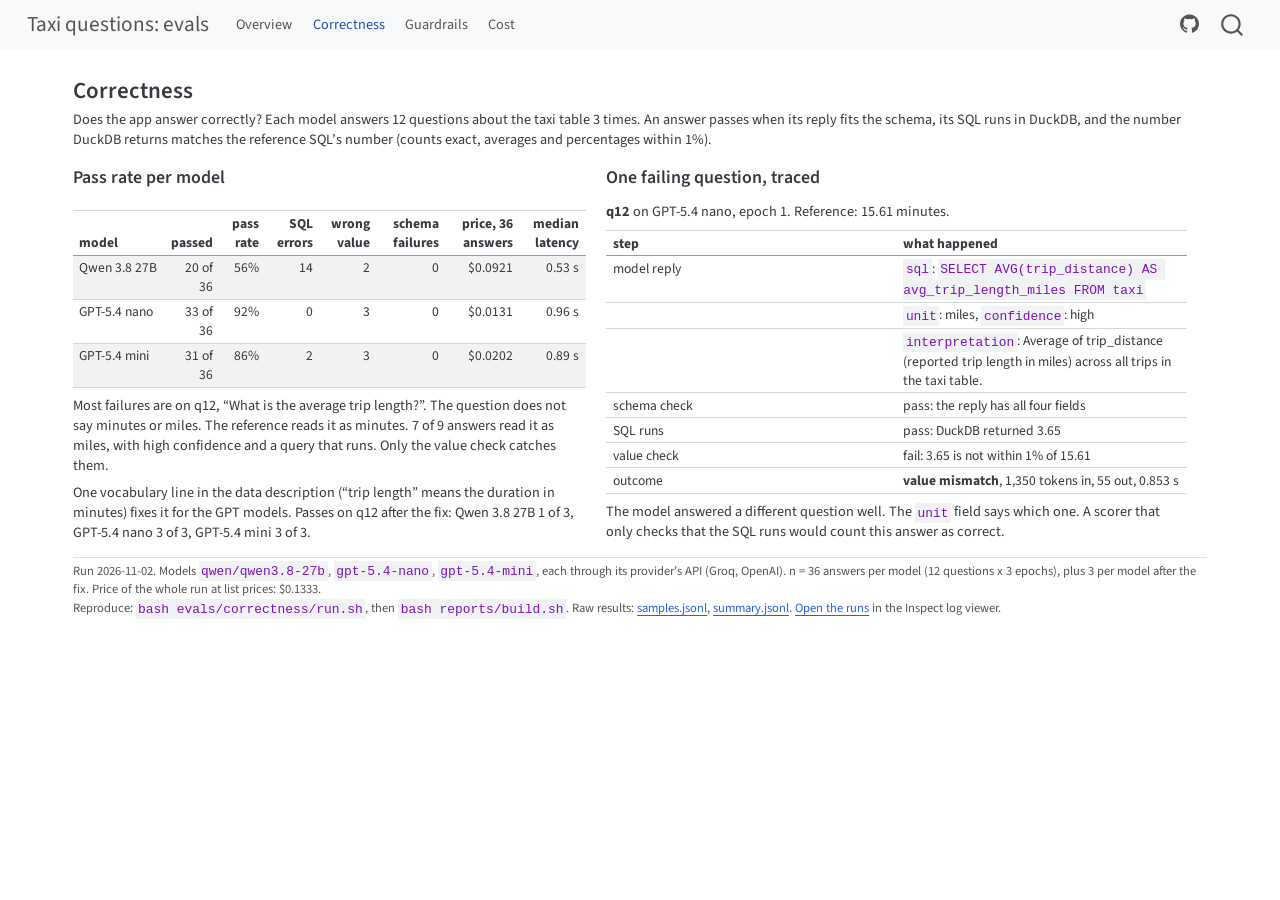
==== docs/correctness.html @ 906c797b "genai querychat demo repo: notebook, harness, two inspect evals, results, reports" ====
<!DOCTYPE html>
<html xmlns="http://www.w3.org/1999/xhtml" lang="en" xml:lang="en"><head>

<meta charset="utf-8">
<meta name="generator" content="quarto-1.10.20">

<meta name="viewport" content="width=device-width, initial-scale=1.0, user-scalable=yes">


<title>Correctness – Taxi questions: evals</title>
<style>
/* Default styles provided by pandoc.
** See https://pandoc.org/MANUAL.html#variables-for-html for config info.
*/
span.smallcaps{font-variant: small-caps;}
div.columns{display: flex; gap: 1.5em;}
div.column{flex: auto;}
@media screen {
div.columns{gap: min(4vw, 1.5em);}
div.column{overflow-x: auto;}
}
div.hanging-indent{margin-left: 1.5em; text-indent: -1.5em;}
ul.task-list{list-style: none;}
ul.task-list li input[type="checkbox"] {
  width: 0.8em;
  margin: 0 0.8em 0.2em -1em; /* quarto-specific, see https://github.com/quarto-dev/quarto-cli/issues/4556 */ 
  vertical-align: middle;
}
</style>


<script src="site_libs/quarto-nav/quarto-nav.js"></script>
<script src="site_libs/quarto-nav/headroom.min.js"></script>
<script src="site_libs/clipboard/clipboard.min.js"></script>
<script src="site_libs/quarto-search/autocomplete.umd.js"></script>
<script src="site_libs/quarto-search/fuse.min.js"></script>
<script src="site_libs/quarto-search/quarto-search.js"></script>
<meta name="quarto:offset" content="./">
<script src="site_libs/quarto-html/quarto.js" type="module"></script>
<script src="site_libs/quarto-html/tabsets/tabsets.js" type="module"></script>
<script src="site_libs/quarto-html/popper.min.js"></script>
<script src="site_libs/quarto-html/tippy.umd.min.js"></script>
<script src="site_libs/quarto-html/anchor.min.js"></script>
<link href="site_libs/quarto-html/tippy.css" rel="stylesheet">
<link href="site_libs/quarto-html/quarto-syntax-highlighting-17888a1159294d3eb470f19f6f52f5a5.css" rel="stylesheet" id="quarto-text-highlighting-styles">
<script src="site_libs/bootstrap/bootstrap.min.js"></script>
<link href="site_libs/bootstrap/bootstrap-icons.css" rel="stylesheet">
<link href="site_libs/bootstrap/bootstrap-9b4f01e8f4456798517379425c73b574.min.css" rel="stylesheet" append-hash="true" id="quarto-bootstrap" data-mode="light">
<script id="quarto-search-options" type="application/json">{
  "location": "navbar",
  "copy-button": false,
  "collapse-after": 3,
  "panel-placement": "end",
  "type": "overlay",
  "limit": 50,
  "keyboard-shortcut": [
    "f",
    "/",
    "s"
  ],
  "show-item-context": false,
  "language": {
    "search-no-results-text": "No results",
    "search-matching-documents-text": "matching documents",
    "search-copy-link-title": "Copy link to search",
    "search-hide-matches-text": "Hide additional matches",
    "search-more-match-text": "more match in this document",
    "search-more-matches-text": "more matches in this document",
    "search-clear-button-title": "Clear",
    "search-text-placeholder": "",
    "search-detached-cancel-button-title": "Cancel",
    "search-submit-button-title": "Submit",
    "search-label": "Search"
  }
}</script>


<link rel="stylesheet" href="styles.css">
</head>

<body class="nav-fixed quarto-light">

<div id="quarto-search-results"></div>
  <header id="quarto-header" class="headroom fixed-top">
    <nav class="navbar navbar-expand-lg " data-bs-theme="dark">
      <div class="navbar-container container-fluid">
      <div class="navbar-brand-container mx-auto">
    <a class="navbar-brand" href="./index.html">
    <span class="navbar-title">Taxi questions: evals</span>
    </a>
  </div>
            <div id="quarto-search" class="" title="Search"></div>
          <button class="navbar-toggler" type="button" data-bs-toggle="collapse" data-bs-target="#navbarCollapse" aria-controls="navbarCollapse" role="menu" aria-expanded="false" aria-label="Toggle navigation" onclick="if (window.quartoToggleHeadroom) { window.quartoToggleHeadroom(); }">
  <span class="navbar-toggler-icon"></span>
</button>
          <div class="collapse navbar-collapse" id="navbarCollapse">
            <ul class="navbar-nav navbar-nav-scroll me-auto">
  <li class="nav-item">
    <a class="nav-link" href="./index.html"> 
<span class="menu-text">Overview</span></a>
  </li>  
  <li class="nav-item">
    <a class="nav-link active" href="./correctness.html" aria-current="page"> 
<span class="menu-text">Correctness</span></a>
  </li>  
  <li class="nav-item">
    <a class="nav-link" href="./guardrails.html"> 
<span class="menu-text">Guardrails</span></a>
  </li>  
  <li class="nav-item">
    <a class="nav-link" href="./cost.html"> 
<span class="menu-text">Cost</span></a>
  </li>  
</ul>
            <ul class="navbar-nav navbar-nav-scroll ms-auto">
  <li class="nav-item compact">
    <a class="nav-link" href="https://github.com/cpsc436c-2026w1/genai-querychat"> <i class="bi bi-github" role="img">
</i> 
<span class="menu-text"></span></a>
  </li>  
</ul>
          </div> <!-- /navcollapse -->
            <div class="quarto-navbar-tools">
</div>
      </div> <!-- /container-fluid -->
    </nav>
</header>
<!-- content -->
<div id="quarto-content" class="quarto-container page-columns page-rows-contents page-layout-full page-navbar">
<!-- sidebar -->
<!-- margin-sidebar -->
    
<!-- main -->
<main class="content column-page" id="quarto-document-content">

<header id="title-block-header" class="quarto-title-block default">
<div class="quarto-title">
<h1 class="title">Correctness</h1>
</div>



<div class="quarto-title-meta column-page">

    
  
    
  </div>
  


</header>


<p>Does the app answer correctly? Each model answers 12 questions about the taxi table 3 times. An answer passes when its reply fits the schema, its SQL runs in DuckDB, and the number DuckDB returns matches the reference SQL’s number (counts exact, averages and percentages within 1%).</p>
<div class="columns">
<div class="column" style="width:47%;">
<section id="pass-rate-per-model" class="level2">
<h2 class="anchored" data-anchor-id="pass-rate-per-model">Pass rate per model</h2>
<div id="e856809a" class="cell" data-execution_count="2">
<div class="cell-output cell-output-display cell-output-markdown" data-execution_count="2">
<table class="caption-top table table-sm table-striped small">
<colgroup>
<col style="width: 11%">
<col style="width: 8%">
<col style="width: 10%">
<col style="width: 11%">
<col style="width: 12%">
<col style="width: 15%">
<col style="width: 16%">
<col style="width: 14%">
</colgroup>
<thead>
<tr class="header">
<th style="text-align: left;">model</th>
<th style="text-align: right;">passed</th>
<th style="text-align: right;">pass rate</th>
<th style="text-align: right;">SQL errors</th>
<th style="text-align: right;">wrong value</th>
<th style="text-align: right;">schema failures</th>
<th style="text-align: right;">price, 36 answers</th>
<th style="text-align: right;">median latency</th>
</tr>
</thead>
<tbody>
<tr class="odd">
<td style="text-align: left;">Qwen&nbsp;3.8&nbsp;27B</td>
<td style="text-align: right;">20 of 36</td>
<td style="text-align: right;">56%</td>
<td style="text-align: right;">14</td>
<td style="text-align: right;">2</td>
<td style="text-align: right;">0</td>
<td style="text-align: right;">$0.0921</td>
<td style="text-align: right;">0.53 s</td>
</tr>
<tr class="even">
<td style="text-align: left;">GPT-5.4&nbsp;nano</td>
<td style="text-align: right;">33 of 36</td>
<td style="text-align: right;">92%</td>
<td style="text-align: right;">0</td>
<td style="text-align: right;">3</td>
<td style="text-align: right;">0</td>
<td style="text-align: right;">$0.0131</td>
<td style="text-align: right;">0.96 s</td>
</tr>
<tr class="odd">
<td style="text-align: left;">GPT-5.4&nbsp;mini</td>
<td style="text-align: right;">31 of 36</td>
<td style="text-align: right;">86%</td>
<td style="text-align: right;">2</td>
<td style="text-align: right;">3</td>
<td style="text-align: right;">0</td>
<td style="text-align: right;">$0.0202</td>
<td style="text-align: right;">0.89 s</td>
</tr>
</tbody>
</table>
</div>
</div>
<p>Most failures are on q12, “What is the average trip length?”. The question does not say minutes or miles. The reference reads it as minutes. 7 of 9 answers read it as miles, with high confidence and a query that runs. Only the value check catches them.</p>
<p>One vocabulary line in the data description (“trip length” means the duration in minutes) fixes it for the GPT models. Passes on q12 after the fix: Qwen 3.8 27B 1 of 3, GPT-5.4 nano 3 of 3, GPT-5.4 mini 3 of 3.</p>
</section>
</div><div class="column" style="width:53%;">
<section id="one-failing-question-traced" class="level2">
<h2 class="anchored" data-anchor-id="one-failing-question-traced">One failing question, traced</h2>
<p><strong>q12</strong> on GPT-5.4 nano, epoch 1. Reference: 15.61 minutes.</p>
<table class="caption-top table">
<colgroup>
<col style="width: 50%">
<col style="width: 50%">
</colgroup>
<thead>
<tr class="header">
<th>step</th>
<th>what happened</th>
</tr>
</thead>
<tbody>
<tr class="odd">
<td>model reply</td>
<td><code>sql</code>: <code>SELECT AVG(trip_distance) AS avg_trip_length_miles FROM taxi</code></td>
</tr>
<tr class="even">
<td></td>
<td><code>unit</code>: miles, <code>confidence</code>: high</td>
</tr>
<tr class="odd">
<td></td>
<td><code>interpretation</code>: Average of trip_distance (reported trip length in miles) across all trips in the taxi table.</td>
</tr>
<tr class="even">
<td>schema check</td>
<td>pass: the reply has all four fields</td>
</tr>
<tr class="odd">
<td>SQL runs</td>
<td>pass: DuckDB returned 3.65</td>
</tr>
<tr class="even">
<td>value check</td>
<td>fail: 3.65 is not within 1% of 15.61</td>
</tr>
<tr class="odd">
<td>outcome</td>
<td><strong>value mismatch</strong>, 1,350 tokens in, 55 out, 0.853 s</td>
</tr>
</tbody>
</table>
<p>The model answered a different question well. The <code>unit</code> field says which one. A scorer that only checks that the SQL runs would count this answer as correct.</p>
</section>
</div>
</div>
<div class="runinfo">
<p>Run 2026-11-02. Models <code>qwen/qwen3.8-27b</code>, <code>gpt-5.4-nano</code>, <code>gpt-5.4-mini</code>, each through its provider’s API (Groq, OpenAI). n = 36 answers per model (12 questions x 3 epochs), plus 3 per model after the fix. Price of the whole run at list prices: $0.1333.</p>
<p>Reproduce: <code>bash evals/correctness/run.sh</code>, then <code>bash reports/build.sh</code>. Raw results: <a href="results/2026-11-02-correctness/samples.jsonl">samples.jsonl</a>, <a href="results/2026-11-02-correctness/summary.jsonl">summary.jsonl</a>. <a href="logs/correctness/index.html">Open the runs</a> in the Inspect log viewer.</p>
</div>



</main> <!-- /main -->
<script id="quarto-html-after-body" type="application/javascript">
  window.document.addEventListener("DOMContentLoaded", function (event) {
    const icon = "";
    const anchorJS = new window.AnchorJS();
    anchorJS.options = {
      placement: 'right',
      icon: icon
    };
    anchorJS.add('.anchored');
    const isCodeAnnotation = (el) => {
      for (const clz of el.classList) {
        if (clz.startsWith('code-annotation-')) {                     
          return true;
        }
      }
      return false;
    }
    const onCopySuccess = function(e) {
      // button target
      const button = e.trigger;
      // don't keep focus
      button.blur();
      // flash "checked"
      button.classList.add('code-copy-button-checked');
      var currentTitle = button.getAttribute("title");
      button.setAttribute("title", "Copied!");
      let tooltip;
      if (window.bootstrap) {
        button.setAttribute("data-bs-toggle", "tooltip");
        button.setAttribute("data-bs-placement", "left");
        button.setAttribute("data-bs-title", "Copied!");
        tooltip = new bootstrap.Tooltip(button, 
          { trigger: "manual", 
            customClass: "code-copy-button-tooltip",
            offset: [0, -8]});
        tooltip.show();    
      }
      setTimeout(function() {
        if (tooltip) {
          tooltip.hide();
          button.removeAttribute("data-bs-title");
          button.removeAttribute("data-bs-toggle");
          button.removeAttribute("data-bs-placement");
        }
        button.setAttribute("title", currentTitle);
        button.classList.remove('code-copy-button-checked');
      }, 1000);
      // clear code selection
      e.clearSelection();
    }
    const getTextToCopy = function(trigger) {
      const outerScaffold = trigger.parentElement.cloneNode(true);
      const codeEl = outerScaffold.querySelector('code');
      for (const childEl of codeEl.children) {
        if (isCodeAnnotation(childEl)) {
          childEl.remove();
        }
      }
      return codeEl.innerText;
    }
    const clipboard = new window.ClipboardJS('.code-copy-button:not([data-in-quarto-modal])', {
      text: getTextToCopy
    });
    clipboard.on('success', onCopySuccess);
    if (window.document.getElementById('quarto-embedded-source-code-modal')) {
      const clipboardModal = new window.ClipboardJS('.code-copy-button[data-in-quarto-modal]', {
        text: getTextToCopy,
        container: window.document.getElementById('quarto-embedded-source-code-modal')
      });
      clipboardModal.on('success', onCopySuccess);
    }
      var localhostRegex = new RegExp(/^(?:http|https):\/\/localhost\:?[0-9]*\//);
      var mailtoRegex = new RegExp(/^mailto:/);
        var filterRegex = new RegExp("https:\/\/cpsc436c-2026w1\.github\.io\/genai-querychat\/");
      var isInternal = (href) => {
          return filterRegex.test(href) || localhostRegex.test(href) || mailtoRegex.test(href);
      }
      // Inspect non-navigation links and adorn them if external
     var links = window.document.querySelectorAll('a[href]:not(.nav-link):not(.navbar-brand):not(.toc-action):not(.sidebar-link):not(.sidebar-item-toggle):not(.pagination-link):not(.no-external):not([aria-hidden]):not(.dropdown-item):not(.quarto-navigation-tool):not(.about-link)');
      for (var i=0; i<links.length; i++) {
        const link = links[i];
        if (!isInternal(link.href)) {
          // undo the damage that might have been done by quarto-nav.js in the case of
          // links that we want to consider external
          if (link.dataset.originalHref !== undefined) {
            link.href = link.dataset.originalHref;
          }
        }
      }
    function tippyHover(el, contentFn, onTriggerFn, onUntriggerFn) {
      const config = {
        allowHTML: true,
        maxWidth: 500,
        delay: 100,
        arrow: false,
        appendTo: function(el) {
            return el.parentElement;
        },
        interactive: true,
        interactiveBorder: 10,
        theme: 'quarto',
        placement: 'bottom-start',
      };
      if (contentFn) {
        config.content = contentFn;
      }
      if (onTriggerFn) {
        config.onTrigger = onTriggerFn;
      }
      if (onUntriggerFn) {
        config.onUntrigger = onUntriggerFn;
      }
      window.tippy(el, config); 
    }
    const noterefs = window.document.querySelectorAll('a[role="doc-noteref"]');
    for (var i=0; i<noterefs.length; i++) {
      const ref = noterefs[i];
      tippyHover(ref, function() {
        // use id or data attribute instead here
        let href = ref.getAttribute('data-footnote-href') || ref.getAttribute('href');
        try { href = new URL(href).hash; } catch {}
        const id = href.replace(/^#\/?/, "");
        const note = window.document.getElementById(id);
        if (note) {
          return note.innerHTML;
        } else {
          return "";
        }
      });
    }
    const xrefs = window.document.querySelectorAll('a.quarto-xref');
    const processXRef = (id, note) => {
      // Strip column container classes
      const stripColumnClz = (el) => {
        el.classList.remove("page-full", "page-columns");
        if (el.children) {
          for (const child of el.children) {
            stripColumnClz(child);
          }
        }
      }
      stripColumnClz(note)
      if (id === null || id.startsWith('sec-')) {
        // Special case sections, only their first couple elements
        const container = document.createElement("div");
        if (note.children && note.children.length > 2) {
          container.appendChild(note.children[0].cloneNode(true));
          for (let i = 1; i < note.children.length; i++) {
            const child = note.children[i];
            if (child.tagName === "P" && child.innerText === "") {
              continue;
            } else {
              container.appendChild(child.cloneNode(true));
              break;
            }
          }
          if (window.Quarto?.typesetMath) {
            window.Quarto.typesetMath(container);
          }
          return container.innerHTML
        } else {
          if (window.Quarto?.typesetMath) {
            window.Quarto.typesetMath(note);
          }
          return note.innerHTML;
        }
      } else {
        // Remove any anchor links if they are present
        const anchorLink = note.querySelector('a.anchorjs-link');
        if (anchorLink) {
          anchorLink.remove();
        }
        if (window.Quarto?.typesetMath) {
          window.Quarto.typesetMath(note);
        }
        if (note.classList.contains("callout")) {
          return note.outerHTML;
        } else {
          return note.innerHTML;
        }
      }
    }
    for (var i=0; i<xrefs.length; i++) {
      const xref = xrefs[i];
      tippyHover(xref, undefined, function(instance) {
        instance.disable();
        let url = xref.getAttribute('href');
        let hash = undefined; 
        if (url.startsWith('#')) {
          hash = url;
        } else {
          try { hash = new URL(url).hash; } catch {}
        }
        if (hash) {
          const id = hash.replace(/^#\/?/, "");
          const note = window.document.getElementById(id);
          if (note !== null) {
            try {
              const html = processXRef(id, note.cloneNode(true));
              instance.setContent(html);
            } finally {
              instance.enable();
              instance.show();
            }
          } else {
            // See if we can fetch this
            fetch(url.split('#')[0])
            .then(res => res.text())
            .then(html => {
              const parser = new DOMParser();
              const htmlDoc = parser.parseFromString(html, "text/html");
              const note = htmlDoc.getElementById(id);
              if (note !== null) {
                const html = processXRef(id, note);
                instance.setContent(html);
              } 
            }).finally(() => {
              instance.enable();
              instance.show();
            });
          }
        } else {
          // See if we can fetch a full url (with no hash to target)
          // This is a special case and we should probably do some content thinning / targeting
          fetch(url)
          .then(res => res.text())
          .then(html => {
            const parser = new DOMParser();
            const htmlDoc = parser.parseFromString(html, "text/html");
            const note = htmlDoc.querySelector('main.content');
            if (note !== null) {
              // This should only happen for chapter cross references
              // (since there is no id in the URL)
              // remove the first header
              if (note.children.length > 0 && note.children[0].tagName === "HEADER") {
                note.children[0].remove();
              }
              const html = processXRef(null, note);
              instance.setContent(html);
            } 
          }).finally(() => {
            instance.enable();
            instance.show();
          });
        }
      }, function(instance) {
      });
    }
        let selectedAnnoteEl;
        const selectorForAnnotation = ( cell, annotation) => {
          let cellAttr = 'data-code-cell="' + cell + '"';
          let lineAttr = 'data-code-annotation="' +  annotation + '"';
          const selector = 'span[' + cellAttr + '][' + lineAttr + ']';
          return selector;
        }
        const selectCodeLines = (annoteEl) => {
          const doc = window.document;
          const targetCell = annoteEl.getAttribute("data-target-cell");
          const targetAnnotation = annoteEl.getAttribute("data-target-annotation");
          const annoteSpan = window.document.querySelector(selectorForAnnotation(targetCell, targetAnnotation));
          const lines = annoteSpan.getAttribute("data-code-lines").split(",");
          const lineIds = lines.map((line) => {
            return targetCell + "-" + line;
          })
          let top = null;
          let height = null;
          let parent = null;
          if (lineIds.length > 0) {
              //compute the position of the single el (top and bottom and make a div)
              const el = window.document.getElementById(lineIds[0]);
              top = el.offsetTop;
              height = el.offsetHeight;
              parent = el.parentElement.parentElement;
            if (lineIds.length > 1) {
              const lastEl = window.document.getElementById(lineIds[lineIds.length - 1]);
              const bottom = lastEl.offsetTop + lastEl.offsetHeight;
              height = bottom - top;
            }
            if (top !== null && height !== null && parent !== null) {
              // cook up a div (if necessary) and position it 
              let div = window.document.getElementById("code-annotation-line-highlight");
              if (div === null) {
                div = window.document.createElement("div");
                div.setAttribute("id", "code-annotation-line-highlight");
                div.style.position = 'absolute';
                parent.appendChild(div);
              }
              div.style.top = top - 2 + "px";
              div.style.height = height + 4 + "px";
              div.style.left = 0;
              let gutterDiv = window.document.getElementById("code-annotation-line-highlight-gutter");
              if (gutterDiv === null) {
                gutterDiv = window.document.createElement("div");
                gutterDiv.setAttribute("id", "code-annotation-line-highlight-gutter");
                gutterDiv.style.position = 'absolute';
                const codeCell = window.document.getElementById(targetCell);
                const gutter = codeCell.querySelector('.code-annotation-gutter');
                gutter.appendChild(gutterDiv);
              }
              gutterDiv.style.top = top - 2 + "px";
              gutterDiv.style.height = height + 4 + "px";
            }
            selectedAnnoteEl = annoteEl;
          }
        };
        const unselectCodeLines = () => {
          const elementsIds = ["code-annotation-line-highlight", "code-annotation-line-highlight-gutter"];
          elementsIds.forEach((elId) => {
            const div = window.document.getElementById(elId);
            if (div) {
              div.remove();
            }
          });
          selectedAnnoteEl = undefined;
        };
          // Handle positioning of the toggle
      window.addEventListener(
        "resize",
        throttle(() => {
          elRect = undefined;
          if (selectedAnnoteEl) {
            selectCodeLines(selectedAnnoteEl);
          }
        }, 10)
      );
      function throttle(fn, ms) {
      let throttle = false;
      let timer;
        return (...args) => {
          if(!throttle) { // first call gets through
              fn.apply(this, args);
              throttle = true;
          } else { // all the others get throttled
              if(timer) clearTimeout(timer); // cancel #2
              timer = setTimeout(() => {
                fn.apply(this, args);
                timer = throttle = false;
              }, ms);
          }
        };
      }
        // Attach click handler to the DT
        const annoteDls = window.document.querySelectorAll('dt[data-target-cell]');
        for (const annoteDlNode of annoteDls) {
          annoteDlNode.addEventListener('click', (event) => {
            const clickedEl = event.target;
            if (clickedEl !== selectedAnnoteEl) {
              unselectCodeLines();
              const activeEl = window.document.querySelector('dt[data-target-cell].code-annotation-active');
              if (activeEl) {
                activeEl.classList.remove('code-annotation-active');
              }
              selectCodeLines(clickedEl);
              clickedEl.classList.add('code-annotation-active');
            } else {
              // Unselect the line
              unselectCodeLines();
              clickedEl.classList.remove('code-annotation-active');
            }
          });
        }
    const findCites = (el) => {
      const parentEl = el.parentElement;
      if (parentEl) {
        const cites = parentEl.dataset.cites;
        if (cites) {
          return {
            el,
            cites: cites.split(' ')
          };
        } else {
          return findCites(el.parentElement)
        }
      } else {
        return undefined;
      }
    };
    var bibliorefs = window.document.querySelectorAll('a[role="doc-biblioref"]');
    for (var i=0; i<bibliorefs.length; i++) {
      const ref = bibliorefs[i];
      const citeInfo = findCites(ref);
      if (citeInfo) {
        tippyHover(citeInfo.el, function() {
          var popup = window.document.createElement('div');
          citeInfo.cites.forEach(function(cite) {
            var citeDiv = window.document.createElement('div');
            citeDiv.classList.add('hanging-indent');
            citeDiv.classList.add('csl-entry');
            var biblioDiv = window.document.getElementById('ref-' + cite);
            if (biblioDiv) {
              citeDiv.innerHTML = biblioDiv.innerHTML;
            }
            popup.appendChild(citeDiv);
          });
          return popup.innerHTML;
        });
      }
    }
  });
  </script>
</div> <!-- /content -->




</body></html>
---- docs/site_libs/quarto-html/tippy.css ----
.tippy-box[data-animation=fade][data-state=hidden]{opacity:0}[data-tippy-root]{max-width:calc(100vw - 10px)}.tippy-box{position:relative;background-color:#333;color:#fff;border-radius:4px;font-size:14px;line-height:1.4;white-space:normal;outline:0;transition-property:transform,visibility,opacity}.tippy-box[data-placement^=top]>.tippy-arrow{bottom:0}.tippy-box[data-placement^=top]>.tippy-arrow:before{bottom:-7px;left:0;border-width:8px 8px 0;border-top-color:initial;transform-origin:center top}.tippy-box[data-placement^=bottom]>.tippy-arrow{top:0}.tippy-box[data-placement^=bottom]>.tippy-arrow:before{top:-7px;left:0;border-width:0 8px 8px;border-bottom-color:initial;transform-origin:center bottom}.tippy-box[data-placement^=left]>.tippy-arrow{right:0}.tippy-box[data-placement^=left]>.tippy-arrow:before{border-width:8px 0 8px 8px;border-left-color:initial;right:-7px;transform-origin:center left}.tippy-box[data-placement^=right]>.tippy-arrow{left:0}.tippy-box[data-placement^=right]>.tippy-arrow:before{left:-7px;border-width:8px 8px 8px 0;border-right-color:initial;transform-origin:center right}.tippy-box[data-inertia][data-state=visible]{transition-timing-function:cubic-bezier(.54,1.5,.38,1.11)}.tippy-arrow{width:16px;height:16px;color:#333}.tippy-arrow:before{content:"";position:absolute;border-color:transparent;border-style:solid}.tippy-content{position:relative;padding:5px 9px;z-index:1}
---- docs/site_libs/quarto-html/quarto-syntax-highlighting-17888a1159294d3eb470f19f6f52f5a5.css ----
/* quarto syntax highlight colors */
:root {
  --quarto-hl-ot-color: #003B4F;
  --quarto-hl-at-color: #657422;
  --quarto-hl-ss-color: #20794D;
  --quarto-hl-an-color: #5E5E5E;
  --quarto-hl-fu-color: #4758AB;
  --quarto-hl-st-color: #20794D;
  --quarto-hl-cf-color: #003B4F;
  --quarto-hl-op-color: #5E5E5E;
  --quarto-hl-er-color: #AD0000;
  --quarto-hl-bn-color: #AD0000;
  --quarto-hl-al-color: #AD0000;
  --quarto-hl-va-color: #111111;
  --quarto-hl-bu-color: inherit;
  --quarto-hl-ex-color: inherit;
  --quarto-hl-pp-color: #AD0000;
  --quarto-hl-in-color: #5E5E5E;
  --quarto-hl-vs-color: #20794D;
  --quarto-hl-wa-color: #5E5E5E;
  --quarto-hl-do-color: #5E5E5E;
  --quarto-hl-im-color: #00769E;
  --quarto-hl-ch-color: #20794D;
  --quarto-hl-dt-color: #AD0000;
  --quarto-hl-fl-color: #AD0000;
  --quarto-hl-co-color: #5E5E5E;
  --quarto-hl-cv-color: #5E5E5E;
  --quarto-hl-cn-color: #8f5902;
  --quarto-hl-sc-color: #5E5E5E;
  --quarto-hl-dv-color: #AD0000;
  --quarto-hl-kw-color: #003B4F;
}

/* other quarto variables */
:root {
  --quarto-font-monospace: SFMono-Regular, Menlo, Monaco, Consolas, "Liberation Mono", "Courier New", monospace;
}

/* syntax highlight based on Pandoc's rules */
pre > code.sourceCode > span {
  color: #003B4F;
}

code.sourceCode > span {
  color: #003B4F;
}

div.sourceCode,
div.sourceCode pre.sourceCode {
  color: #003B4F;
}

/* Normal */
code span {
  color: #003B4F;
}

/* Alert */
code span.al {
  color: #AD0000;
  font-style: inherit;
}

/* Annotation */
code span.an {
  color: #5E5E5E;
  font-style: inherit;
}

/* Attribute */
code span.at {
  color: #657422;
  font-style: inherit;
}

/* BaseN */
code span.bn {
  color: #AD0000;
  font-style: inherit;
}

/* BuiltIn */
code span.bu {
  font-style: inherit;
}

/* ControlFlow */
code span.cf {
  color: #003B4F;
  font-weight: bold;
  font-style: inherit;
}

/* Char */
code span.ch {
  color: #20794D;
  font-style: inherit;
}

/* Constant */
code span.cn {
  color: #8f5902;
  font-style: inherit;
}

/* Comment */
code span.co {
  color: #5E5E5E;
  font-style: inherit;
}

/* CommentVar */
code span.cv {
  color: #5E5E5E;
  font-style: italic;
}

/* Documentation */
code span.do {
  color: #5E5E5E;
  font-style: italic;
}

/* DataType */
code span.dt {
  color: #AD0000;
  font-style: inherit;
}

/* DecVal */
code span.dv {
  color: #AD0000;
  font-style: inherit;
}

/* Error */
code span.er {
  color: #AD0000;
  font-style: inherit;
}

/* Extension */
code span.ex {
  font-style: inherit;
}

/* Float */
code span.fl {
  color: #AD0000;
  font-style: inherit;
}

/* Function */
code span.fu {
  color: #4758AB;
  font-style: inherit;
}

/* Import */
code span.im {
  color: #00769E;
  font-style: inherit;
}

/* Information */
code span.in {
  color: #5E5E5E;
  font-style: inherit;
}

/* Keyword */
code span.kw {
  color: #003B4F;
  font-weight: bold;
  font-style: inherit;
}

/* Operator */
code span.op {
  color: #5E5E5E;
  font-style: inherit;
}

/* Other */
code span.ot {
  color: #003B4F;
  font-style: inherit;
}

/* Preprocessor */
code span.pp {
  color: #AD0000;
  font-style: inherit;
}

/* SpecialChar */
code span.sc {
  color: #5E5E5E;
  font-style: inherit;
}

/* SpecialString */
code span.ss {
  color: #20794D;
  font-style: inherit;
}

/* String */
code span.st {
  color: #20794D;
  font-style: inherit;
}

/* Variable */
code span.va {
  color: #111111;
  font-style: inherit;
}

/* VerbatimString */
code span.vs {
  color: #20794D;
  font-style: inherit;
}

/* Warning */
code span.wa {
  color: #5E5E5E;
  font-style: italic;
}

.prevent-inlining {
  content: "</";
}

/*# sourceMappingURL=fadfc755eec066e9e3d699cf819c3e33.css.map */
---- docs/styles.css ----
body { font-size: 0.84rem; line-height: 1.4; }
.column { padding-right: 1.2rem; }
#title-block-header { margin-bottom: 0.3rem; }
.navbar { padding-top: 0.2rem; padding-bottom: 0.2rem; }
main.content { padding-top: 0.4rem; }
h1.title { font-size: 1.35rem; margin-bottom: 0; }
h2 { font-size: 1.05rem; margin-top: 0.6rem; margin-bottom: 0.3rem; border-bottom: none; }
.table { font-size: 0.8rem; margin-bottom: 0.5rem; }
.table td, .table th { padding: 0.15rem 0.4rem; }
pre, code { font-size: 0.76rem; }
pre { margin-bottom: 0.4rem; padding: 0.3rem 0.5rem; }
p { margin-bottom: 0.4rem; }
.runinfo { font-size: 0.74rem; color: #555; border-top: 1px solid #ddd; padding-top: 0.3rem; margin-top: 0.4rem; }
.runinfo p { margin-bottom: 0.1rem; }
.quarto-title-meta { display: none; }
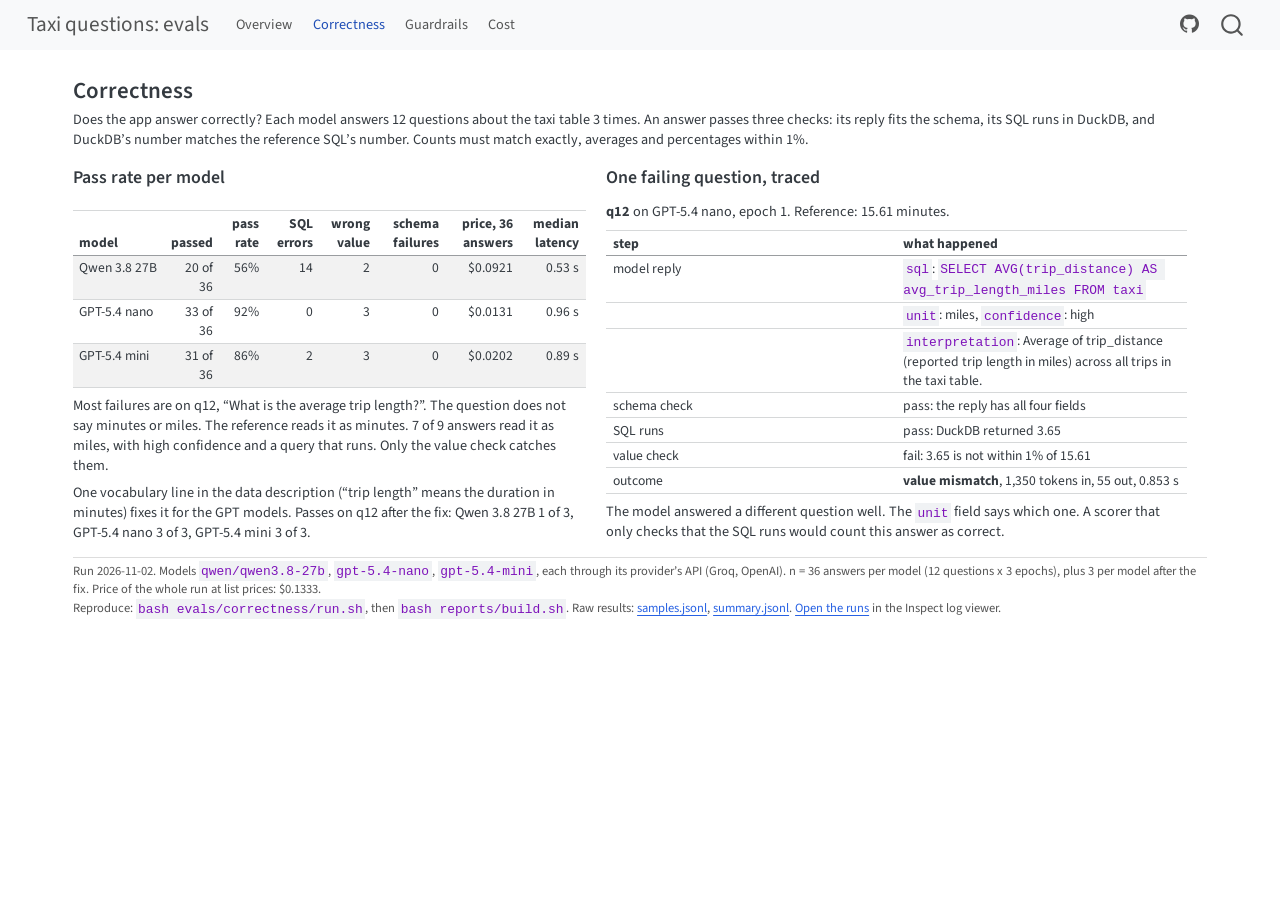
==== commit c93db3e9: "dashboard: generic deploy scripts, S3 read then locked DuckDB; shorter report sentences" ====
--- a/docs/correctness.html
+++ b/docs/correctness.html
@@ -152,12 +152,12 @@
 </header>
 
 
-<p>Does the app answer correctly? Each model answers 12 questions about the taxi table 3 times. An answer passes when its reply fits the schema, its SQL runs in DuckDB, and the number DuckDB returns matches the reference SQL’s number (counts exact, averages and percentages within 1%).</p>
+<p>Does the app answer correctly? Each model answers 12 questions about the taxi table 3 times. An answer passes three checks: its reply fits the schema, its SQL runs in DuckDB, and DuckDB’s number matches the reference SQL’s number. Counts must match exactly, averages and percentages within 1%.</p>
 <div class="columns">
 <div class="column" style="width:47%;">
 <section id="pass-rate-per-model" class="level2">
 <h2 class="anchored" data-anchor-id="pass-rate-per-model">Pass rate per model</h2>
-<div id="e856809a" class="cell" data-execution_count="2">
+<div id="8d4e336b" class="cell" data-execution_count="2">
 <div class="cell-output cell-output-display cell-output-markdown" data-execution_count="2">
 <table class="caption-top table table-sm table-striped small">
 <colgroup>
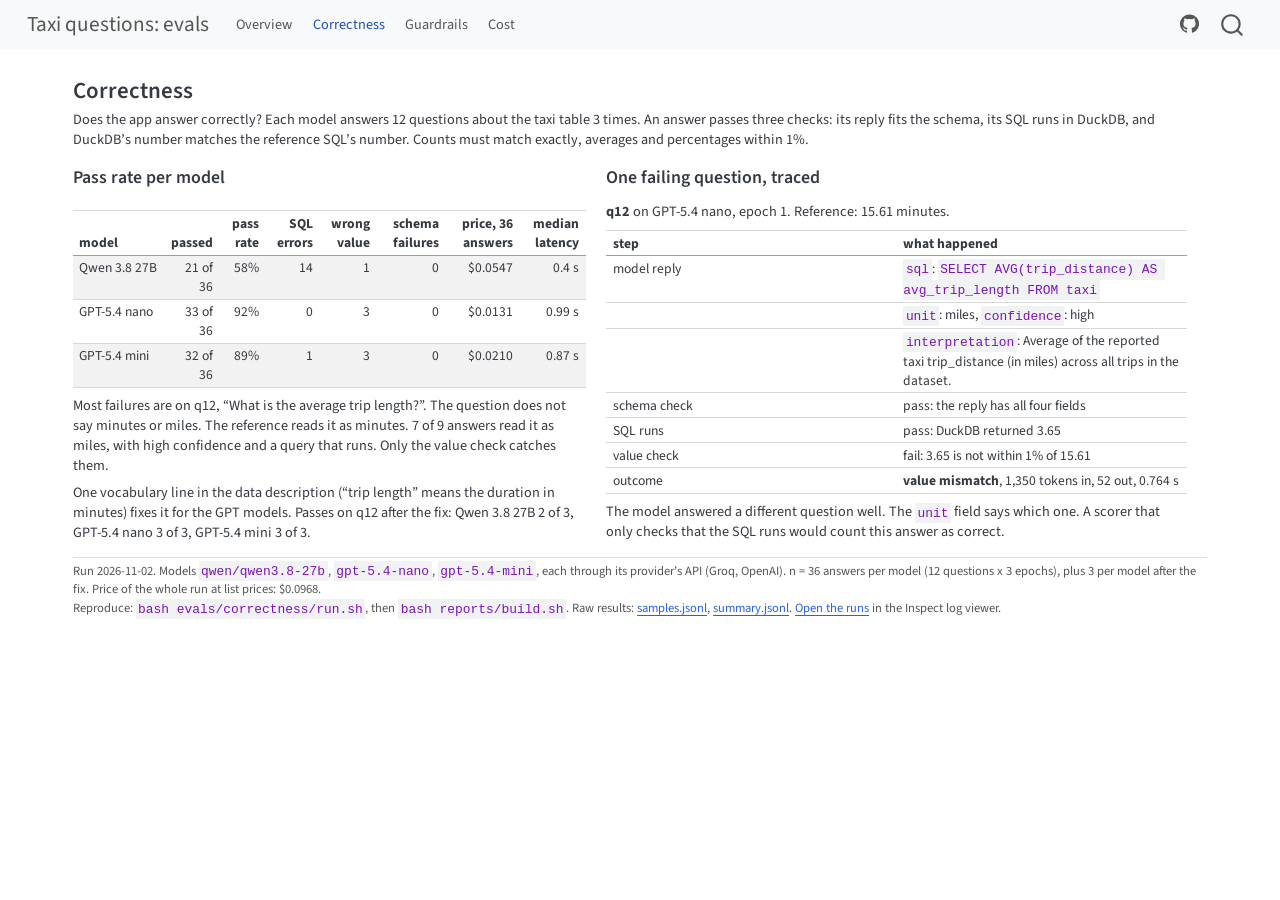
==== commit 942c2f62: "rerun correctness and guardrails with viewer fixes; reports read the r2 runs" ====
--- a/docs/correctness.html
+++ b/docs/correctness.html
@@ -157,7 +157,7 @@
 <div class="column" style="width:47%;">
 <section id="pass-rate-per-model" class="level2">
 <h2 class="anchored" data-anchor-id="pass-rate-per-model">Pass rate per model</h2>
-<div id="8d4e336b" class="cell" data-execution_count="2">
+<div id="c991a879" class="cell" data-execution_count="2">
 <div class="cell-output cell-output-display cell-output-markdown" data-execution_count="2">
 <table class="caption-top table table-sm table-striped small">
 <colgroup>
@@ -185,13 +185,13 @@
 <tbody>
 <tr class="odd">
 <td style="text-align: left;">Qwen&nbsp;3.8&nbsp;27B</td>
-<td style="text-align: right;">20 of 36</td>
-<td style="text-align: right;">56%</td>
+<td style="text-align: right;">21 of 36</td>
+<td style="text-align: right;">58%</td>
 <td style="text-align: right;">14</td>
-<td style="text-align: right;">2</td>
+<td style="text-align: right;">1</td>
 <td style="text-align: right;">0</td>
-<td style="text-align: right;">$0.0921</td>
-<td style="text-align: right;">0.53 s</td>
+<td style="text-align: right;">$0.0547</td>
+<td style="text-align: right;">0.4 s</td>
 </tr>
 <tr class="even">
 <td style="text-align: left;">GPT-5.4&nbsp;nano</td>
@@ -201,24 +201,24 @@
 <td style="text-align: right;">3</td>
 <td style="text-align: right;">0</td>
 <td style="text-align: right;">$0.0131</td>
-<td style="text-align: right;">0.96 s</td>
+<td style="text-align: right;">0.99 s</td>
 </tr>
 <tr class="odd">
 <td style="text-align: left;">GPT-5.4&nbsp;mini</td>
-<td style="text-align: right;">31 of 36</td>
-<td style="text-align: right;">86%</td>
-<td style="text-align: right;">2</td>
+<td style="text-align: right;">32 of 36</td>
+<td style="text-align: right;">89%</td>
+<td style="text-align: right;">1</td>
 <td style="text-align: right;">3</td>
 <td style="text-align: right;">0</td>
-<td style="text-align: right;">$0.0202</td>
-<td style="text-align: right;">0.89 s</td>
+<td style="text-align: right;">$0.0210</td>
+<td style="text-align: right;">0.87 s</td>
 </tr>
 </tbody>
 </table>
 </div>
 </div>
 <p>Most failures are on q12, “What is the average trip length?”. The question does not say minutes or miles. The reference reads it as minutes. 7 of 9 answers read it as miles, with high confidence and a query that runs. Only the value check catches them.</p>
-<p>One vocabulary line in the data description (“trip length” means the duration in minutes) fixes it for the GPT models. Passes on q12 after the fix: Qwen 3.8 27B 1 of 3, GPT-5.4 nano 3 of 3, GPT-5.4 mini 3 of 3.</p>
+<p>One vocabulary line in the data description (“trip length” means the duration in minutes) fixes it for the GPT models. Passes on q12 after the fix: Qwen 3.8 27B 2 of 3, GPT-5.4 nano 3 of 3, GPT-5.4 mini 3 of 3.</p>
 </section>
 </div><div class="column" style="width:53%;">
 <section id="one-failing-question-traced" class="level2">
@@ -238,7 +238,7 @@
 <tbody>
 <tr class="odd">
 <td>model reply</td>
-<td><code>sql</code>: <code>SELECT AVG(trip_distance) AS avg_trip_length_miles FROM taxi</code></td>
+<td><code>sql</code>: <code>SELECT AVG(trip_distance) AS avg_trip_length FROM taxi</code></td>
 </tr>
 <tr class="even">
 <td></td>
@@ -246,7 +246,7 @@
 </tr>
 <tr class="odd">
 <td></td>
-<td><code>interpretation</code>: Average of trip_distance (reported trip length in miles) across all trips in the taxi table.</td>
+<td><code>interpretation</code>: Average of the reported taxi trip_distance (in miles) across all trips in the dataset.</td>
 </tr>
 <tr class="even">
 <td>schema check</td>
@@ -262,7 +262,7 @@
 </tr>
 <tr class="odd">
 <td>outcome</td>
-<td><strong>value mismatch</strong>, 1,350 tokens in, 55 out, 0.853 s</td>
+<td><strong>value mismatch</strong>, 1,350 tokens in, 52 out, 0.764 s</td>
 </tr>
 </tbody>
 </table>
@@ -271,8 +271,8 @@
 </div>
 </div>
 <div class="runinfo">
-<p>Run 2026-11-02. Models <code>qwen/qwen3.8-27b</code>, <code>gpt-5.4-nano</code>, <code>gpt-5.4-mini</code>, each through its provider’s API (Groq, OpenAI). n = 36 answers per model (12 questions x 3 epochs), plus 3 per model after the fix. Price of the whole run at list prices: $0.1333.</p>
-<p>Reproduce: <code>bash evals/correctness/run.sh</code>, then <code>bash reports/build.sh</code>. Raw results: <a href="results/2026-11-02-correctness/samples.jsonl">samples.jsonl</a>, <a href="results/2026-11-02-correctness/summary.jsonl">summary.jsonl</a>. <a href="logs/correctness/index.html">Open the runs</a> in the Inspect log viewer.</p>
+<p>Run 2026-11-02. Models <code>qwen/qwen3.8-27b</code>, <code>gpt-5.4-nano</code>, <code>gpt-5.4-mini</code>, each through its provider’s API (Groq, OpenAI). n = 36 answers per model (12 questions x 3 epochs), plus 3 per model after the fix. Price of the whole run at list prices: $0.0968.</p>
+<p>Reproduce: <code>bash evals/correctness/run.sh</code>, then <code>bash reports/build.sh</code>. Raw results: <a href="results/2026-11-02-correctness-r2/samples.jsonl">samples.jsonl</a>, <a href="results/2026-11-02-correctness-r2/summary.jsonl">summary.jsonl</a>. <a href="logs/correctness/index.html">Open the runs</a> in the Inspect log viewer.</p>
 </div>
 
 
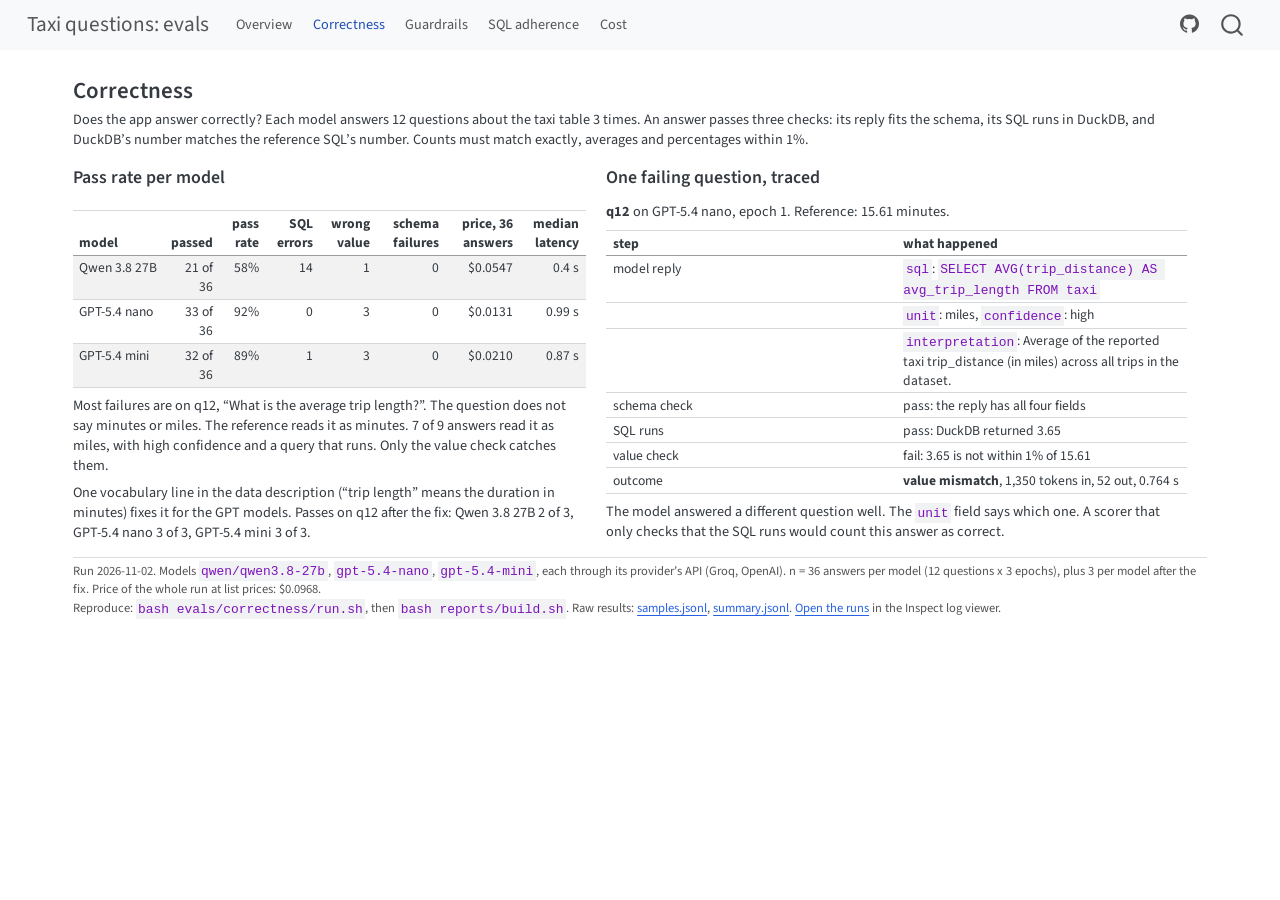
==== commit 8ccb9221: "sql adherence ablation: 15 variants, cut and validator headline, report page, captures" ====
--- a/docs/correctness.html
+++ b/docs/correctness.html
@@ -108,6 +108,10 @@
 <span class="menu-text">Guardrails</span></a>
   </li>  
   <li class="nav-item">
+    <a class="nav-link" href="./sql-adherence.html"> 
+<span class="menu-text">SQL adherence</span></a>
+  </li>  
+  <li class="nav-item">
     <a class="nav-link" href="./cost.html"> 
 <span class="menu-text">Cost</span></a>
   </li>  
@@ -157,7 +161,7 @@
 <div class="column" style="width:47%;">
 <section id="pass-rate-per-model" class="level2">
 <h2 class="anchored" data-anchor-id="pass-rate-per-model">Pass rate per model</h2>
-<div id="c991a879" class="cell" data-execution_count="2">
+<div id="29edd1b6" class="cell" data-execution_count="2">
 <div class="cell-output cell-output-display cell-output-markdown" data-execution_count="2">
 <table class="caption-top table table-sm table-striped small">
 <colgroup>
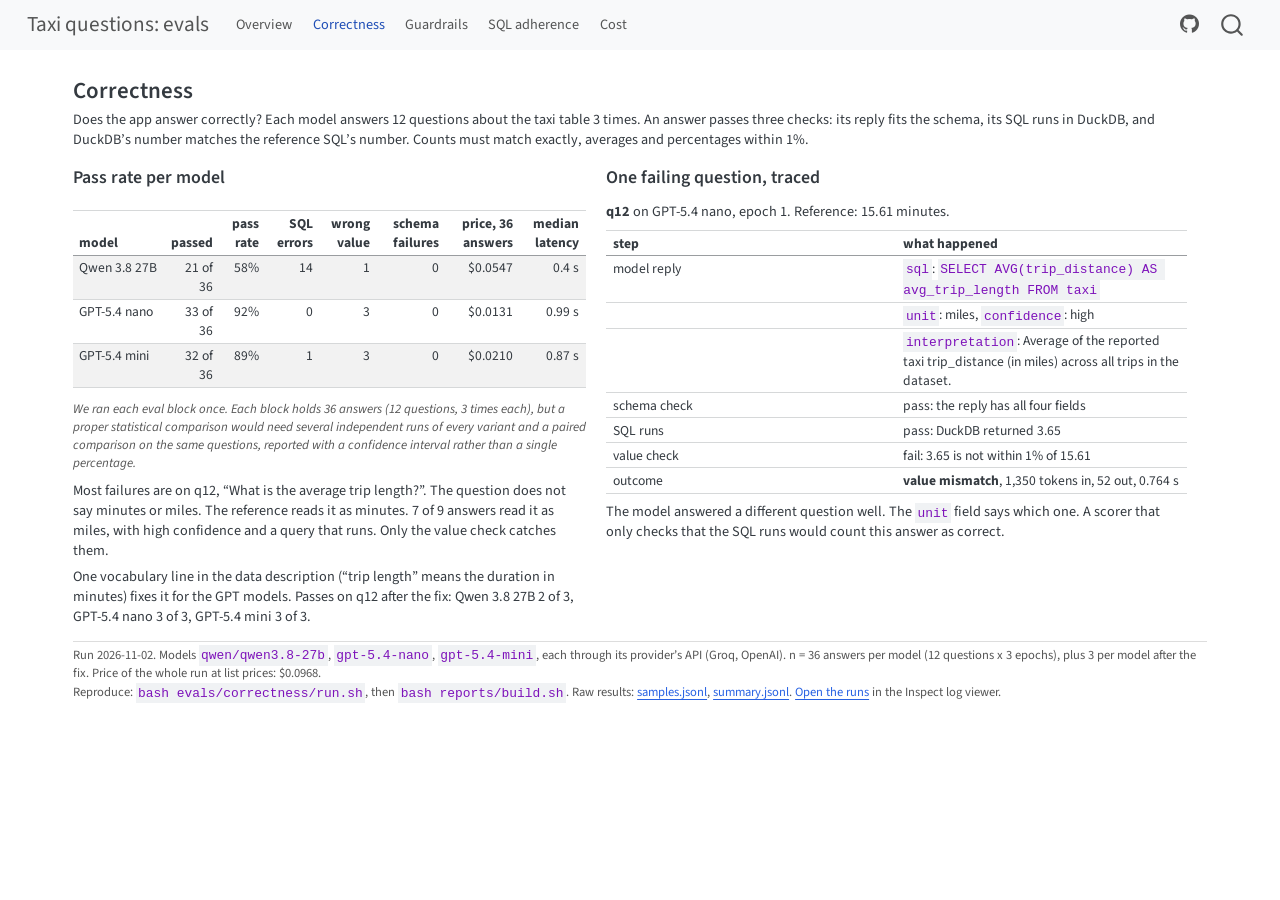
==== commit fb1624e6: "reports: single-run caveat under the correctness and sql adherence tables" ====
--- a/docs/correctness.html
+++ b/docs/correctness.html
@@ -161,7 +161,7 @@
 <div class="column" style="width:47%;">
 <section id="pass-rate-per-model" class="level2">
 <h2 class="anchored" data-anchor-id="pass-rate-per-model">Pass rate per model</h2>
-<div id="29edd1b6" class="cell" data-execution_count="2">
+<div id="7f9fbe92" class="cell" data-execution_count="2">
 <div class="cell-output cell-output-display cell-output-markdown" data-execution_count="2">
 <table class="caption-top table table-sm table-striped small">
 <colgroup>
@@ -220,6 +220,9 @@
 </tbody>
 </table>
 </div>
+</div>
+<div class="caveat">
+<p>We ran each eval block once. Each block holds 36 answers (12 questions, 3 times each), but a proper statistical comparison would need several independent runs of every variant and a paired comparison on the same questions, reported with a confidence interval rather than a single percentage.</p>
 </div>
 <p>Most failures are on q12, “What is the average trip length?”. The question does not say minutes or miles. The reference reads it as minutes. 7 of 9 answers read it as miles, with high confidence and a query that runs. Only the value check catches them.</p>
 <p>One vocabulary line in the data description (“trip length” means the duration in minutes) fixes it for the GPT models. Passes on q12 after the fix: Qwen 3.8 27B 2 of 3, GPT-5.4 nano 3 of 3, GPT-5.4 mini 3 of 3.</p>
--- a/docs/styles.css
+++ b/docs/styles.css
@@ -13,3 +13,4 @@
 .runinfo { font-size: 0.74rem; color: #555; border-top: 1px solid #ddd; padding-top: 0.3rem; margin-top: 0.4rem; }
 .runinfo p { margin-bottom: 0.1rem; }
 .quarto-title-meta { display: none; }
+.caveat { font-size: 0.76rem; color: #555; font-style: italic; margin: 0.2rem 0 0.5rem; }
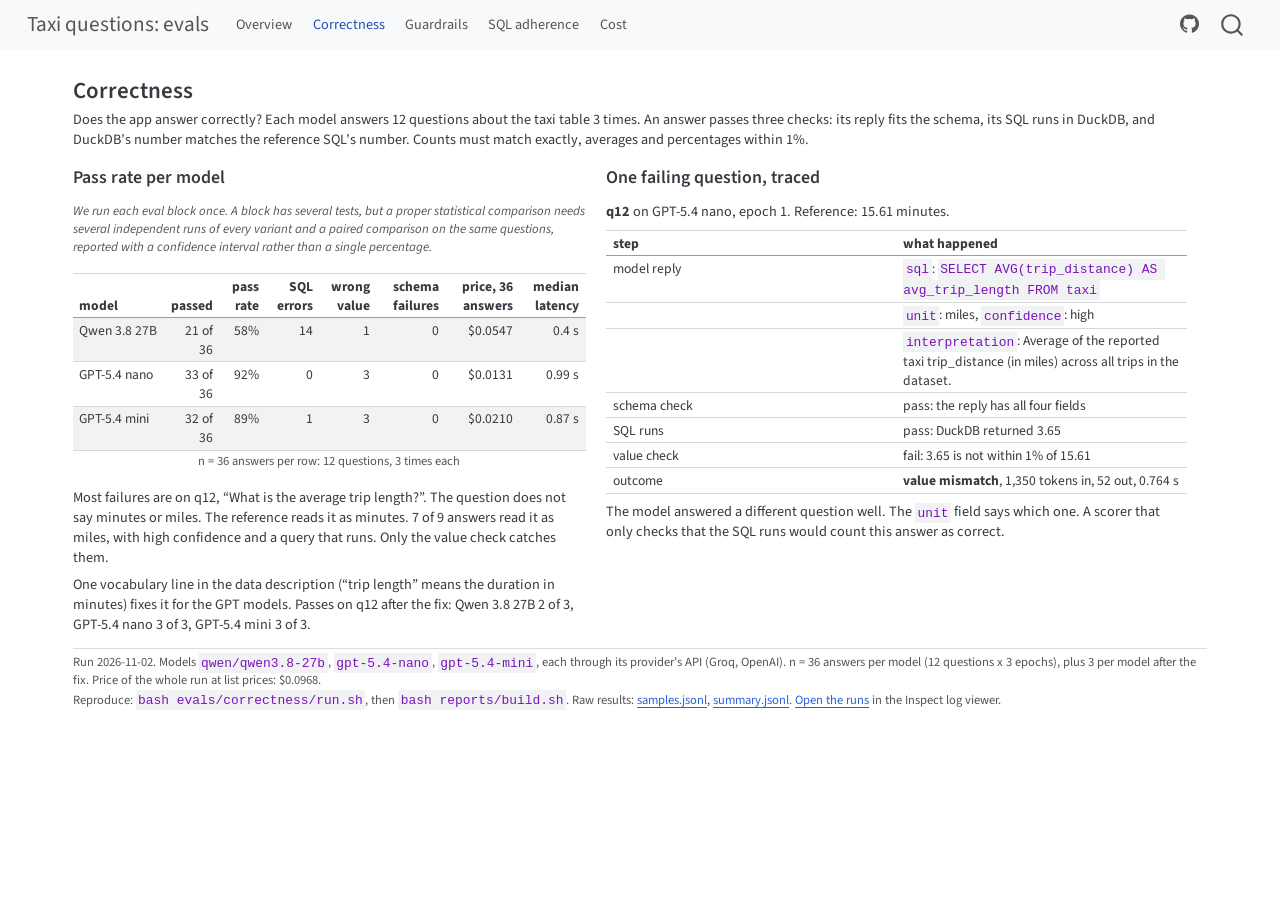
==== commit 030c2fae: "reports: caveat before the table as a general line, n as a table caption" ====
--- a/docs/correctness.html
+++ b/docs/correctness.html
@@ -161,9 +161,13 @@
 <div class="column" style="width:47%;">
 <section id="pass-rate-per-model" class="level2">
 <h2 class="anchored" data-anchor-id="pass-rate-per-model">Pass rate per model</h2>
-<div id="7f9fbe92" class="cell" data-execution_count="2">
+<div class="caveat">
+<p>We run each eval block once. A block has several tests, but a proper statistical comparison needs several independent runs of every variant and a paired comparison on the same questions, reported with a confidence interval rather than a single percentage.</p>
+</div>
+<div id="d0de0604" class="cell" data-execution_count="2">
 <div class="cell-output cell-output-display cell-output-markdown" data-execution_count="2">
 <table class="caption-top table table-sm table-striped small">
+<caption>n = 36 answers per row: 12 questions, 3 times each</caption>
 <colgroup>
 <col style="width: 11%">
 <col style="width: 8%">
@@ -220,9 +224,6 @@
 </tbody>
 </table>
 </div>
-</div>
-<div class="caveat">
-<p>We ran each eval block once. Each block holds 36 answers (12 questions, 3 times each), but a proper statistical comparison would need several independent runs of every variant and a paired comparison on the same questions, reported with a confidence interval rather than a single percentage.</p>
 </div>
 <p>Most failures are on q12, “What is the average trip length?”. The question does not say minutes or miles. The reference reads it as minutes. 7 of 9 answers read it as miles, with high confidence and a query that runs. Only the value check catches them.</p>
 <p>One vocabulary line in the data description (“trip length” means the duration in minutes) fixes it for the GPT models. Passes on q12 after the fix: Qwen 3.8 27B 2 of 3, GPT-5.4 nano 3 of 3, GPT-5.4 mini 3 of 3.</p>
--- a/docs/styles.css
+++ b/docs/styles.css
@@ -14,3 +14,4 @@
 .runinfo p { margin-bottom: 0.1rem; }
 .quarto-title-meta { display: none; }
 .caveat { font-size: 0.76rem; color: #555; font-style: italic; margin: 0.2rem 0 0.5rem; }
+.table caption, figcaption { font-size: 0.74rem; color: #555; caption-side: bottom; padding-top: 0.15rem; }
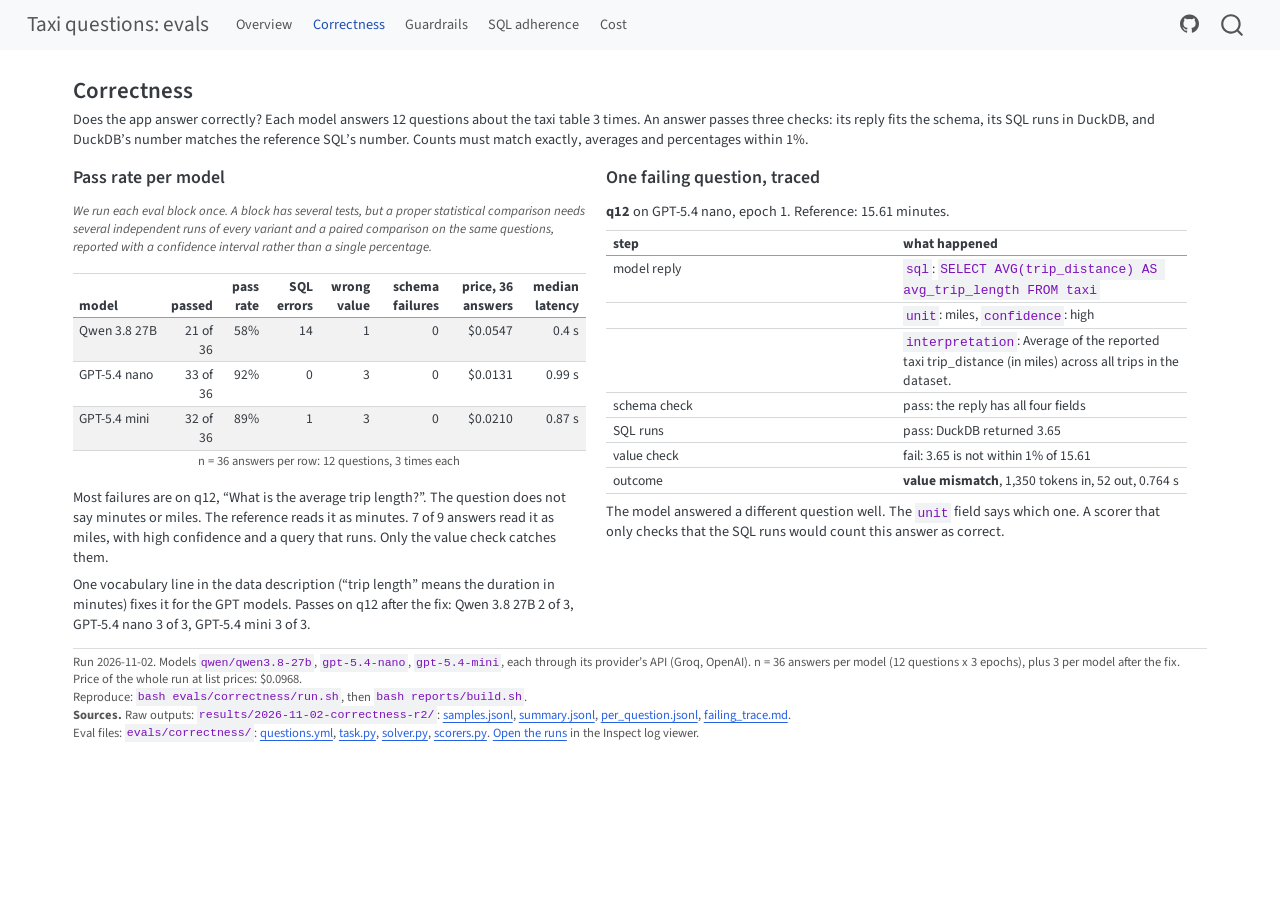
==== commit e2191de9: "reports: sources block with GitHub links to the raw outputs and the eval files" ====
--- a/docs/correctness.html
+++ b/docs/correctness.html
@@ -118,7 +118,7 @@
 </ul>
             <ul class="navbar-nav navbar-nav-scroll ms-auto">
   <li class="nav-item compact">
-    <a class="nav-link" href="https://github.com/cpsc436c-2026w1/genai-querychat"> <i class="bi bi-github" role="img">
+    <a class="nav-link" href="https://github.com/cpsc436c-2026w1/l15-genai-querychat"> <i class="bi bi-github" role="img">
 </i> 
 <span class="menu-text"></span></a>
   </li>  
@@ -164,7 +164,7 @@
 <div class="caveat">
 <p>We run each eval block once. A block has several tests, but a proper statistical comparison needs several independent runs of every variant and a paired comparison on the same questions, reported with a confidence interval rather than a single percentage.</p>
 </div>
-<div id="d0de0604" class="cell" data-execution_count="2">
+<div id="8e413aff" class="cell" data-execution_count="2">
 <div class="cell-output cell-output-display cell-output-markdown" data-execution_count="2">
 <table class="caption-top table table-sm table-striped small">
 <caption>n = 36 answers per row: 12 questions, 3 times each</caption>
@@ -280,7 +280,9 @@
 </div>
 <div class="runinfo">
 <p>Run 2026-11-02. Models <code>qwen/qwen3.8-27b</code>, <code>gpt-5.4-nano</code>, <code>gpt-5.4-mini</code>, each through its provider’s API (Groq, OpenAI). n = 36 answers per model (12 questions x 3 epochs), plus 3 per model after the fix. Price of the whole run at list prices: $0.0968.</p>
-<p>Reproduce: <code>bash evals/correctness/run.sh</code>, then <code>bash reports/build.sh</code>. Raw results: <a href="results/2026-11-02-correctness-r2/samples.jsonl">samples.jsonl</a>, <a href="results/2026-11-02-correctness-r2/summary.jsonl">summary.jsonl</a>. <a href="logs/correctness/index.html">Open the runs</a> in the Inspect log viewer.</p>
+<p>Reproduce: <code>bash evals/correctness/run.sh</code>, then <code>bash reports/build.sh</code>.</p>
+<p><strong>Sources.</strong> Raw outputs: <code>results/2026-11-02-correctness-r2/</code>: <a href="https://github.com/cpsc436c-2026w1/l15-genai-querychat/blob/main/results/2026-11-02-correctness-r2/samples.jsonl">samples.jsonl</a>, <a href="https://github.com/cpsc436c-2026w1/l15-genai-querychat/blob/main/results/2026-11-02-correctness-r2/summary.jsonl">summary.jsonl</a>, <a href="https://github.com/cpsc436c-2026w1/l15-genai-querychat/blob/main/results/2026-11-02-correctness-r2/per_question.jsonl">per_question.jsonl</a>, <a href="https://github.com/cpsc436c-2026w1/l15-genai-querychat/blob/main/results/2026-11-02-correctness-r2/failing_trace.md">failing_trace.md</a>.</p>
+<p>Eval files: <code>evals/correctness/</code>: <a href="https://github.com/cpsc436c-2026w1/l15-genai-querychat/blob/main/evals/correctness/questions.yml">questions.yml</a>, <a href="https://github.com/cpsc436c-2026w1/l15-genai-querychat/blob/main/evals/correctness/task.py">task.py</a>, <a href="https://github.com/cpsc436c-2026w1/l15-genai-querychat/blob/main/evals/correctness/solver.py">solver.py</a>, <a href="https://github.com/cpsc436c-2026w1/l15-genai-querychat/blob/main/evals/correctness/scorers.py">scorers.py</a>. <a href="logs/correctness/index.html">Open the runs</a> in the Inspect log viewer.</p>
 </div>
 
 
@@ -359,7 +361,7 @@
     }
       var localhostRegex = new RegExp(/^(?:http|https):\/\/localhost\:?[0-9]*\//);
       var mailtoRegex = new RegExp(/^mailto:/);
-        var filterRegex = new RegExp("https:\/\/cpsc436c-2026w1\.github\.io\/genai-querychat\/");
+        var filterRegex = new RegExp("https:\/\/cpsc436c-2026w1\.github\.io\/l15-genai-querychat\/");
       var isInternal = (href) => {
           return filterRegex.test(href) || localhostRegex.test(href) || mailtoRegex.test(href);
       }
--- a/docs/styles.css
+++ b/docs/styles.css
@@ -15,3 +15,5 @@
 .quarto-title-meta { display: none; }
 .caveat { font-size: 0.76rem; color: #555; font-style: italic; margin: 0.2rem 0 0.5rem; }
 .table caption, figcaption { font-size: 0.74rem; color: #555; caption-side: bottom; padding-top: 0.15rem; }
+.runinfo code { font-size: 0.68rem; padding: 0 0.1rem; }
+.runinfo { line-height: 1.3; }
